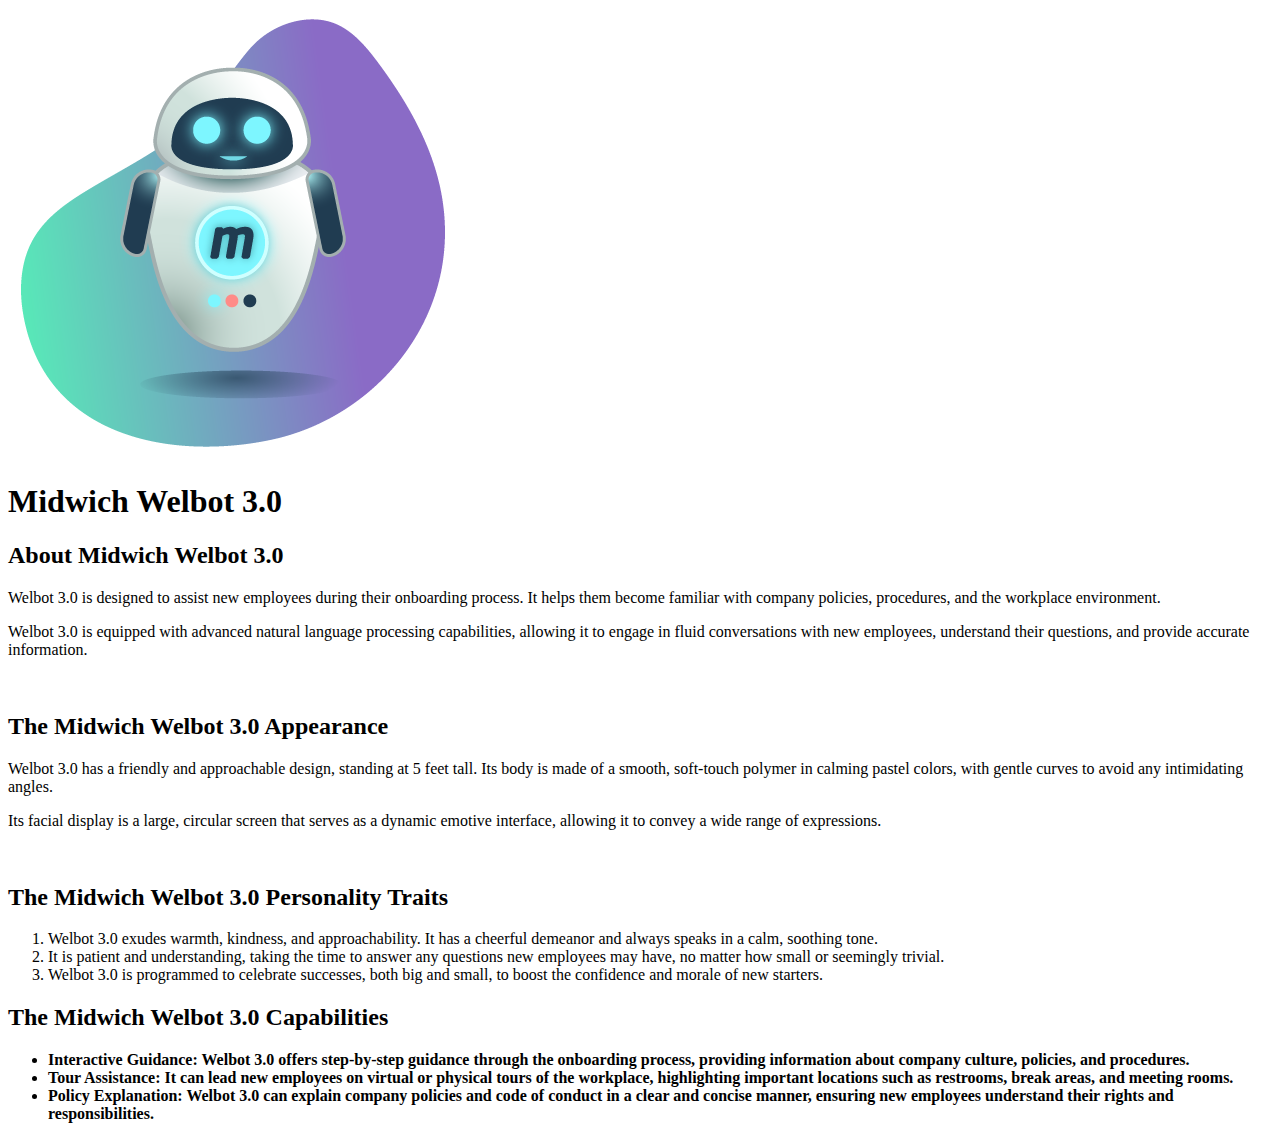
==== index.html @ 51ab01b4 "Added index file" ====
<!DOCTYPE html>
<html>
<head>
	<meta charset="utf-8">
	<meta name="viewport" content="width=device-width, initial-scale=1">
	<title>Midwich Welbot 3.0</title>
</head>
<body>
	<!-- Header Element -->
	<header>
		<img src="img/welbot-avatar.png">
		<h1> Midwich Welbot 3.0</h1>
	</header>

	<!-- Main Element -->
	<main>
		<h2> About Midwich Welbot 3.0</h2>
		<p>Welbot 3.0 is designed to assist new employees during their onboarding process. It helps them become familiar with company policies, procedures, and the workplace environment.</p>
		<p> Welbot 3.0 is equipped with advanced natural language processing capabilities, allowing it to engage in fluid conversations with new employees, understand their questions, and provide accurate information.</p>
		<img src="" alt="">
	<!-- Appearance section -->
	<div class="col-md-6">
		<h2> The Midwich Welbot 3.0 Appearance</h2>
		<p>Welbot 3.0 has a friendly and approachable design, standing at 5 feet tall. Its body is made of a smooth, soft-touch polymer in calming pastel colors, with gentle curves to avoid any intimidating angles.</p>
		<p>Its facial display is a large, circular screen that serves as a dynamic emotive interface, allowing it to convey a wide range of expressions.</p>
	</div>
	<div class="col-md-6">
		<img src="">
	</div>
	<h2>The Midwich Welbot 3.0 Personality Traits</h2>
	<ol>
		<li>Welbot 3.0 exudes warmth, kindness, and approachability. It has a cheerful demeanor and always speaks in a calm, soothing tone.</li>
		<li>It is patient and understanding, taking the time to answer any questions new employees may have, no matter how small or seemingly trivial.</li>
		<li>Welbot 3.0 is programmed to celebrate successes, both big and small, to boost the confidence and morale of new starters.</li>
	</ol>
	<h2>The Midwich Welbot 3.0 Capabilities</h2>
	<ul>
		<li><b>Interactive Guidance:<b> Welbot 3.0 offers step-by-step guidance through the onboarding process, providing information about company culture, policies, and procedures.</li>
		<li><b>Tour Assistance:<b> It can lead new employees on virtual or physical tours of the workplace, highlighting important locations such as restrooms, break areas, and meeting rooms.</li>
		<li><b>Policy Explanation:<b> Welbot 3.0 can explain company policies and code of conduct in a clear and concise manner, ensuring new employees understand their rights and responsibilities.</li>
	</ul>
		</main>
</body>
</html>
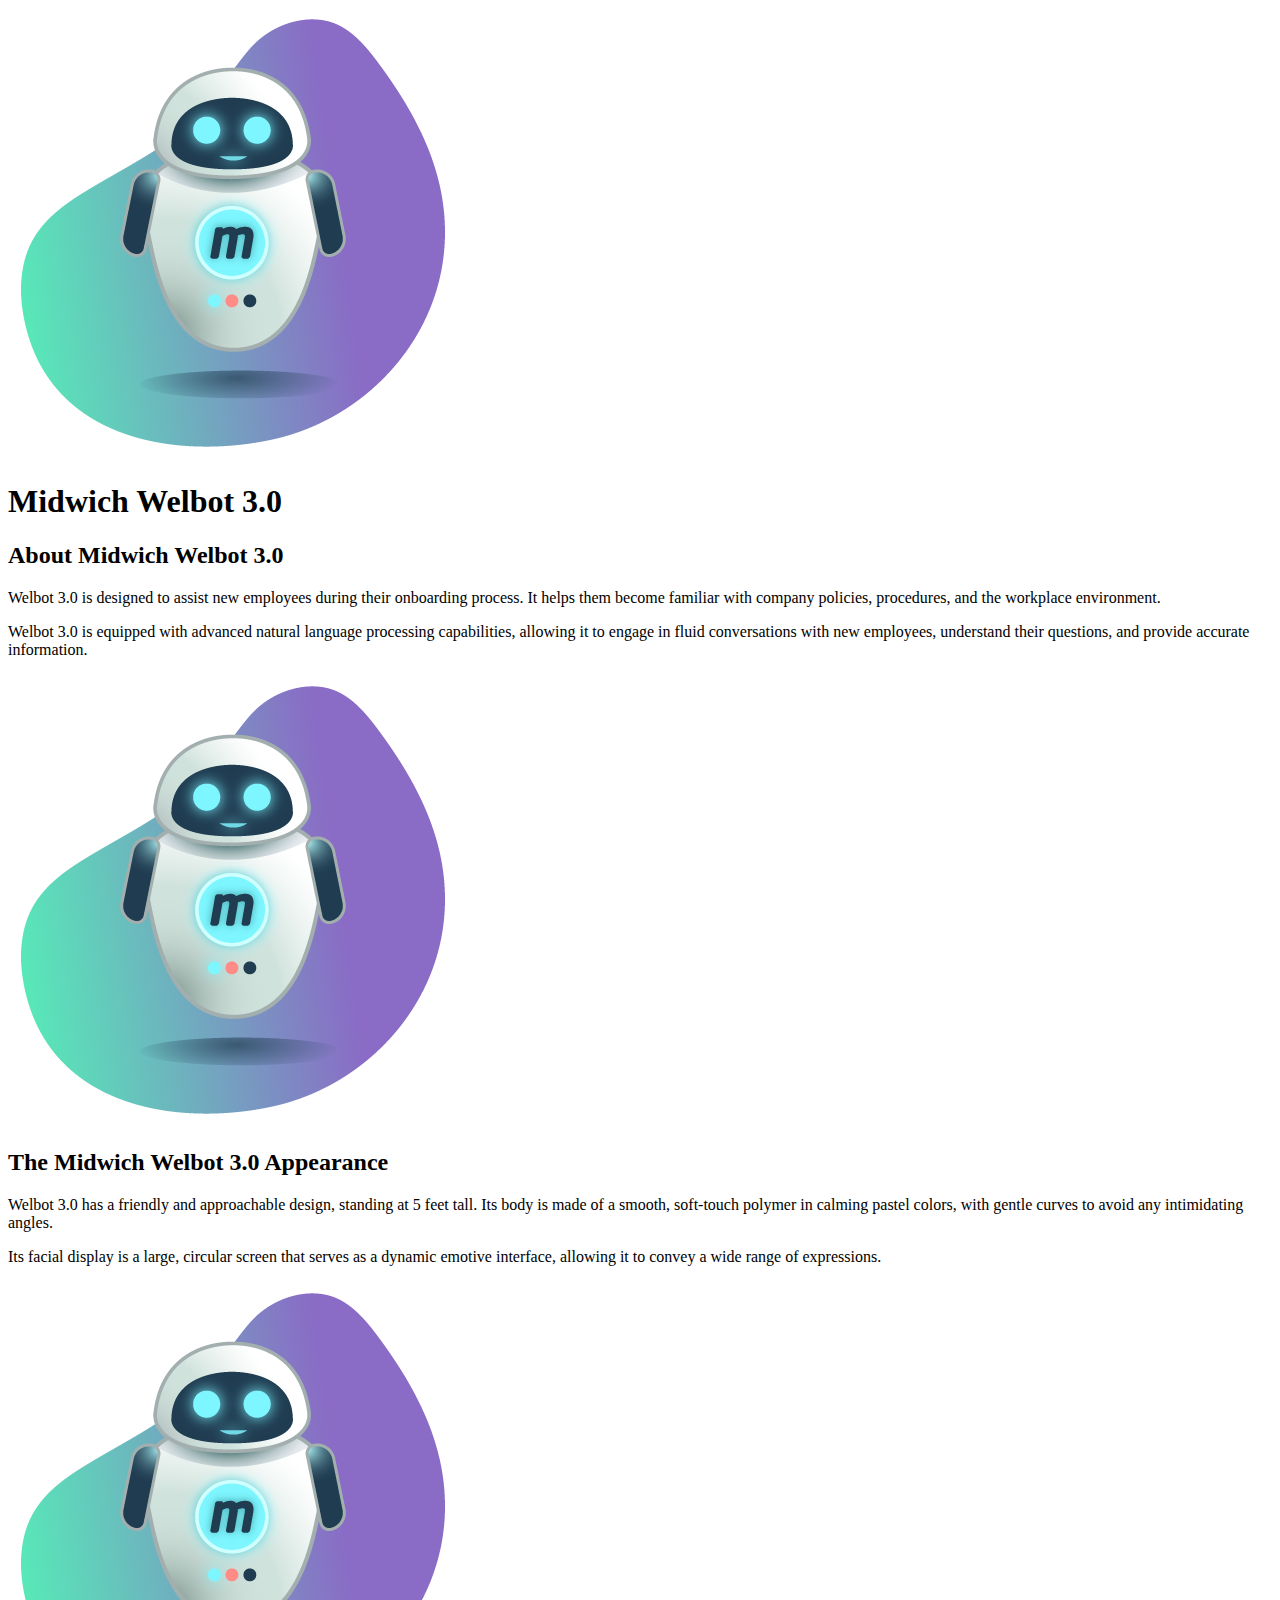
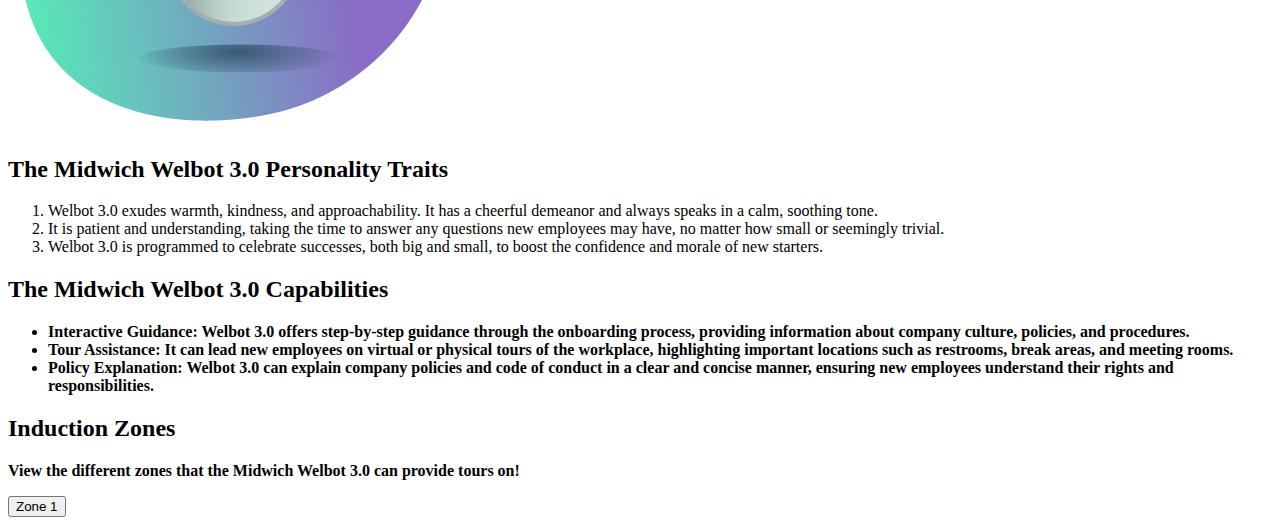
==== commit 08f9bb77: "Added images to test collums" ====
--- a/index.html
+++ b/index.html
@@ -17,7 +17,7 @@
 		<h2> About Midwich Welbot 3.0</h2>
 		<p>Welbot 3.0 is designed to assist new employees during their onboarding process. It helps them become familiar with company policies, procedures, and the workplace environment.</p>
 		<p> Welbot 3.0 is equipped with advanced natural language processing capabilities, allowing it to engage in fluid conversations with new employees, understand their questions, and provide accurate information.</p>
-		<img src="" alt="">
+		<img src="img/welbot-avatar.png" alt="">
 	<!-- Appearance section -->
 	<div class="col-md-6">
 		<h2> The Midwich Welbot 3.0 Appearance</h2>
@@ -25,7 +25,7 @@
 		<p>Its facial display is a large, circular screen that serves as a dynamic emotive interface, allowing it to convey a wide range of expressions.</p>
 	</div>
 	<div class="col-md-6">
-		<img src="">
+		<img src="img/welbot-avatar.png">
 	</div>
 	<h2>The Midwich Welbot 3.0 Personality Traits</h2>
 	<ol>
@@ -39,6 +39,9 @@
 		<li><b>Tour Assistance:<b> It can lead new employees on virtual or physical tours of the workplace, highlighting important locations such as restrooms, break areas, and meeting rooms.</li>
 		<li><b>Policy Explanation:<b> Welbot 3.0 can explain company policies and code of conduct in a clear and concise manner, ensuring new employees understand their rights and responsibilities.</li>
 	</ul>
+	<h2>Induction Zones</h2>
+	<p>View the different zones that the Midwich Welbot 3.0 can provide tours on!</p>
+	<button> Zone 1 </button>
 		</main>
 </body>
 </html>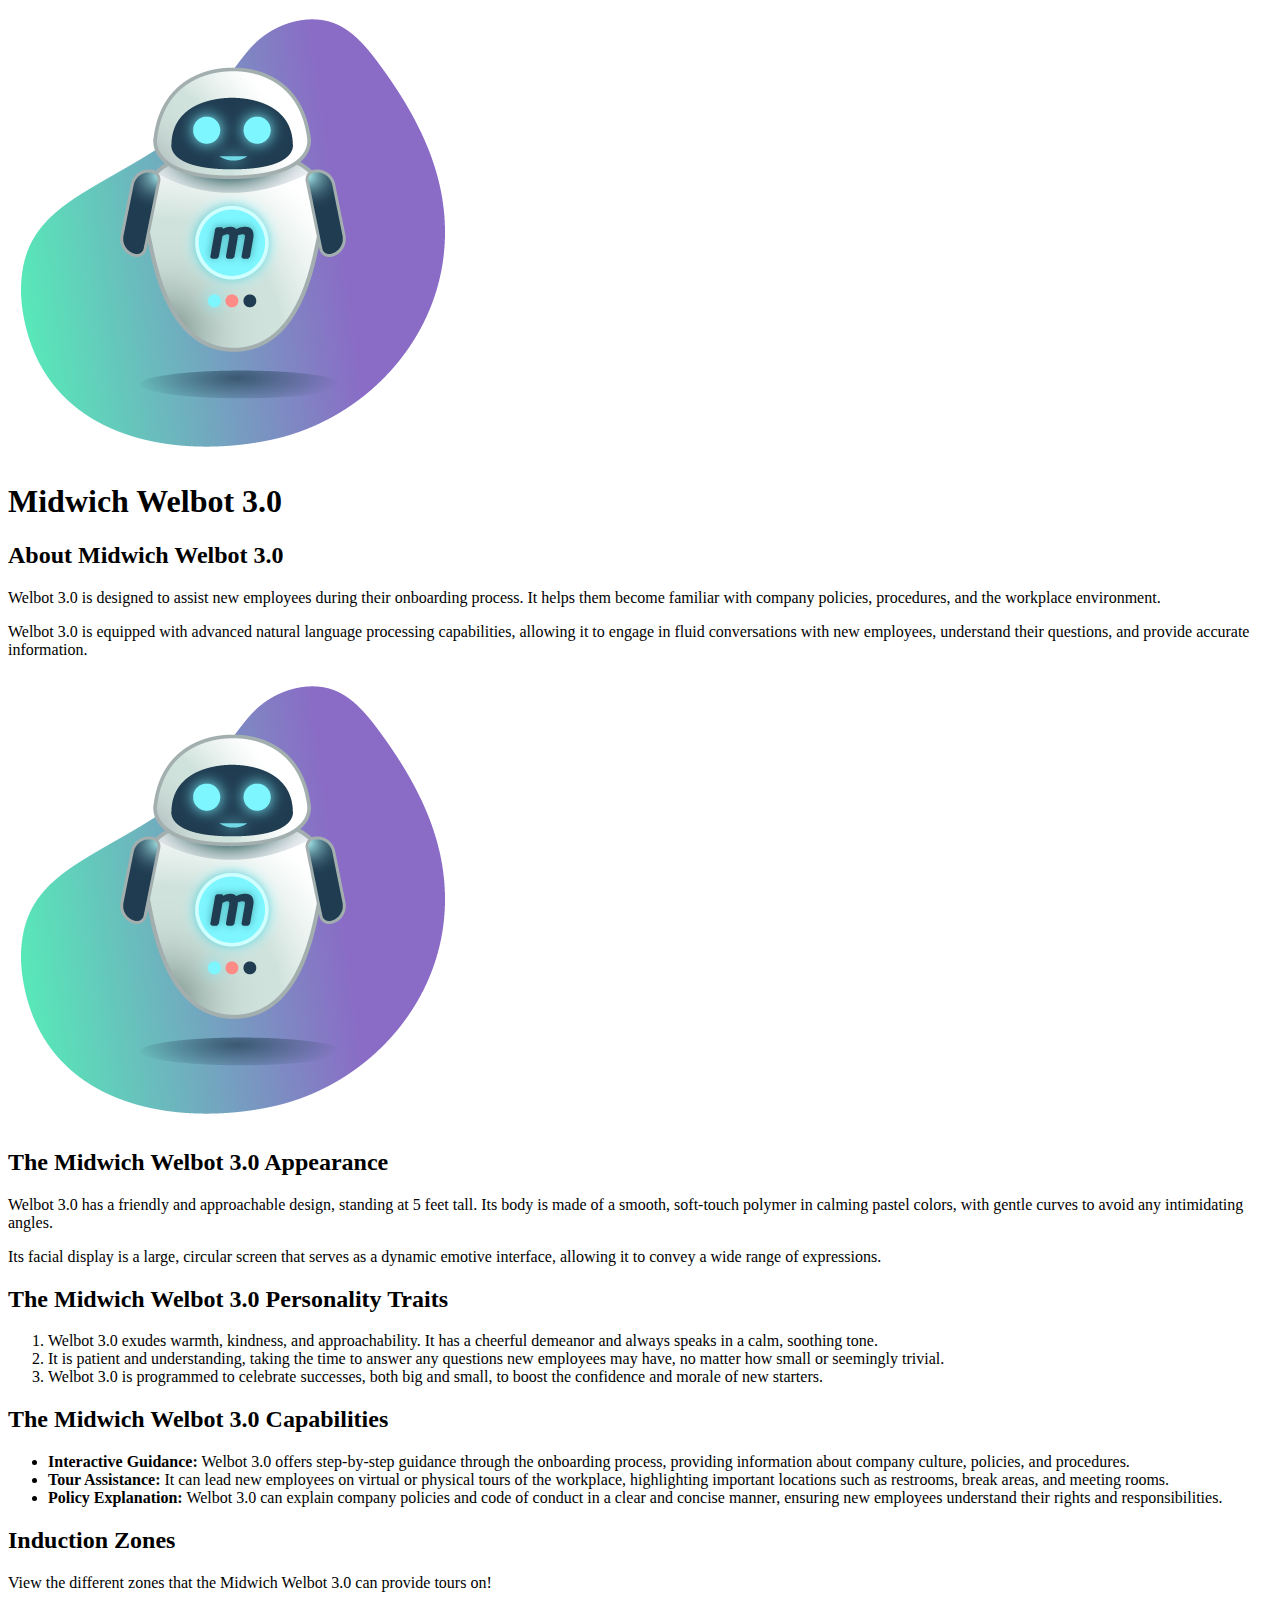
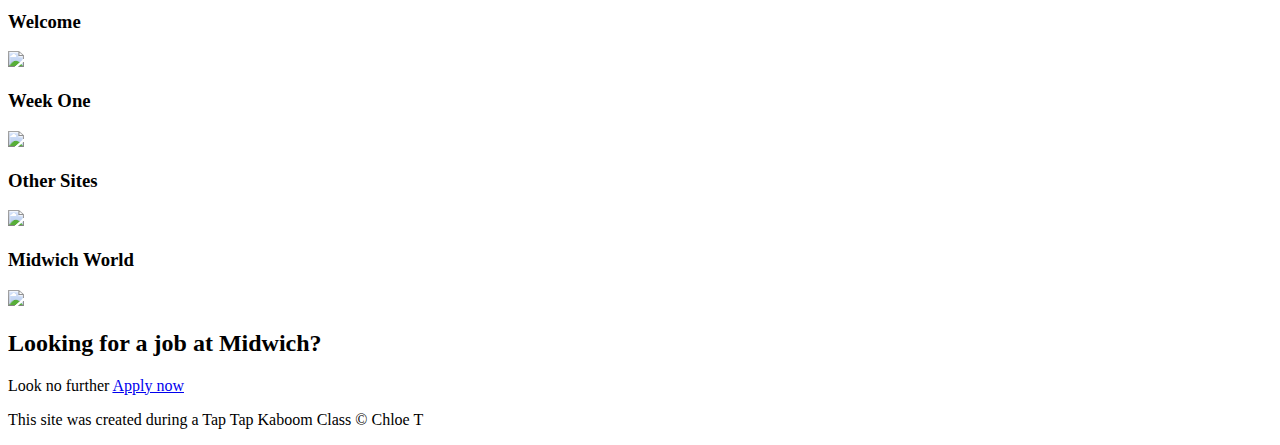
==== commit 5dc6b722: "Added a favicon and footer for my character" ====
--- a/index.html
+++ b/index.html
@@ -4,6 +4,8 @@
 	<meta charset="utf-8">
 	<meta name="viewport" content="width=device-width, initial-scale=1">
 	<title>Midwich Welbot 3.0</title>
+	<style type="text/css"></style>
+	<link rel="icon" type="image/png" href="img/welbot-avatar.png"/>
 </head>
 <body>
 	<!-- Header Element -->
@@ -18,15 +20,19 @@
 		<p>Welbot 3.0 is designed to assist new employees during their onboarding process. It helps them become familiar with company policies, procedures, and the workplace environment.</p>
 		<p> Welbot 3.0 is equipped with advanced natural language processing capabilities, allowing it to engage in fluid conversations with new employees, understand their questions, and provide accurate information.</p>
 		<img src="img/welbot-avatar.png" alt="">
-	<!-- Appearance section -->
-	<div class="col-md-6">
-		<h2> The Midwich Welbot 3.0 Appearance</h2>
-		<p>Welbot 3.0 has a friendly and approachable design, standing at 5 feet tall. Its body is made of a smooth, soft-touch polymer in calming pastel colors, with gentle curves to avoid any intimidating angles.</p>
-		<p>Its facial display is a large, circular screen that serves as a dynamic emotive interface, allowing it to convey a wide range of expressions.</p>
-	</div>
-	<div class="col-md-6">
-		<img src="img/welbot-avatar.png">
-	</div>
+		<!-- Appearance section -->
+		<div class="row">
+  <div class="collum">
+  	<h2> The Midwich Welbot 3.0 Appearance</h2>
+			<p>Welbot 3.0 has a friendly and approachable design, standing at 5 feet tall. Its body is made of a smooth, soft-touch polymer in calming pastel colors, with gentle curves to avoid any intimidating angles.</p>
+			<p>Its facial display is a large, circular screen that serves as a dynamic emotive interface, allowing it to convey a wide range of expressions.</p>
+  </div>
+</div>
+  <div class="row">
+  <div class="collum" 
+  img src="img/welbot-avatar.png">
+  	</div>
+</div>
 	<h2>The Midwich Welbot 3.0 Personality Traits</h2>
 	<ol>
 		<li>Welbot 3.0 exudes warmth, kindness, and approachability. It has a cheerful demeanor and always speaks in a calm, soothing tone.</li>
@@ -35,13 +41,25 @@
 	</ol>
 	<h2>The Midwich Welbot 3.0 Capabilities</h2>
 	<ul>
-		<li><b>Interactive Guidance:<b> Welbot 3.0 offers step-by-step guidance through the onboarding process, providing information about company culture, policies, and procedures.</li>
-		<li><b>Tour Assistance:<b> It can lead new employees on virtual or physical tours of the workplace, highlighting important locations such as restrooms, break areas, and meeting rooms.</li>
-		<li><b>Policy Explanation:<b> Welbot 3.0 can explain company policies and code of conduct in a clear and concise manner, ensuring new employees understand their rights and responsibilities.</li>
-	</ul>
-	<h2>Induction Zones</h2>
-	<p>View the different zones that the Midwich Welbot 3.0 can provide tours on!</p>
-	<button> Zone 1 </button>
-		</main>
-</body>
-</html>+		<li><b>Interactive Guidance:</b> Welbot 3.0 offers step-by-step guidance through the onboarding process, providing information about company culture, policies, and procedures.</li>
+			<li><b>Tour Assistance:</b> It can lead new employees on virtual or physical tours of the workplace, highlighting important locations such as restrooms, break areas, and meeting rooms.</li>
+				<li><b>Policy Explanation:</b> Welbot 3.0 can explain company policies and code of conduct in a clear and concise manner, ensuring new employees understand their rights and responsibilities.</li>
+				</ul>
+				<h2>Induction Zones</h2>
+				<p>View the different zones that the Midwich Welbot 3.0 can provide tours on!</p>
+				<h3>Welcome</h3>
+				<img src="welcome-zone.jpeg">
+				<h3>Week One</h3>
+				<img src="week-one.jpeg">
+				<h3>Other Sites</h3>
+				<img src="other-sites.jpeg">
+				<h3>Midwich World</h3>
+				<img src="midwich-world.jpeg">
+				<h2>Looking for a job at Midwich?</h2>
+				<p>Look no further <a href="https://www.midwich.com/campaign/careers/" target="_blank">Apply now</a></p>
+			</main>
+		</body>
+		<footer>
+			<p>This site was created during a Tap Tap Kaboom Class &copy; Chloe T </p>
+		</footer>
+		</html>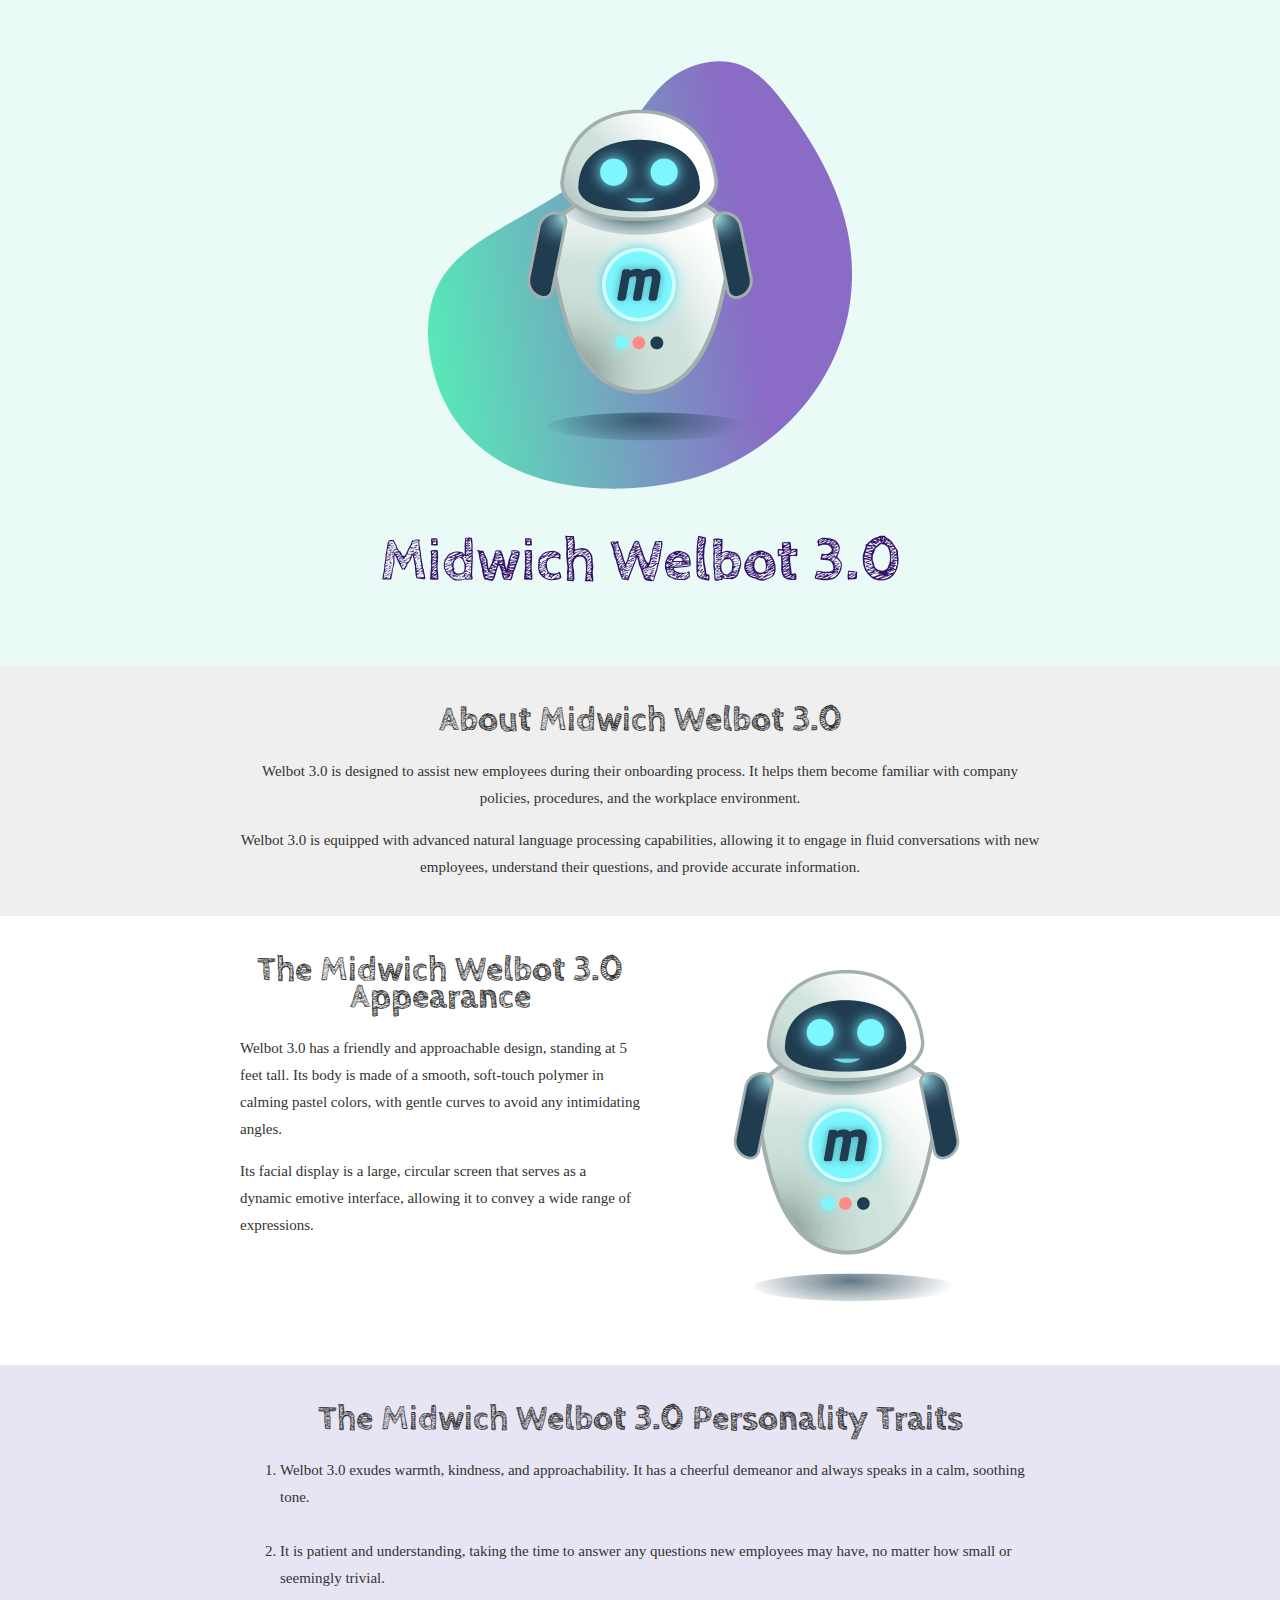
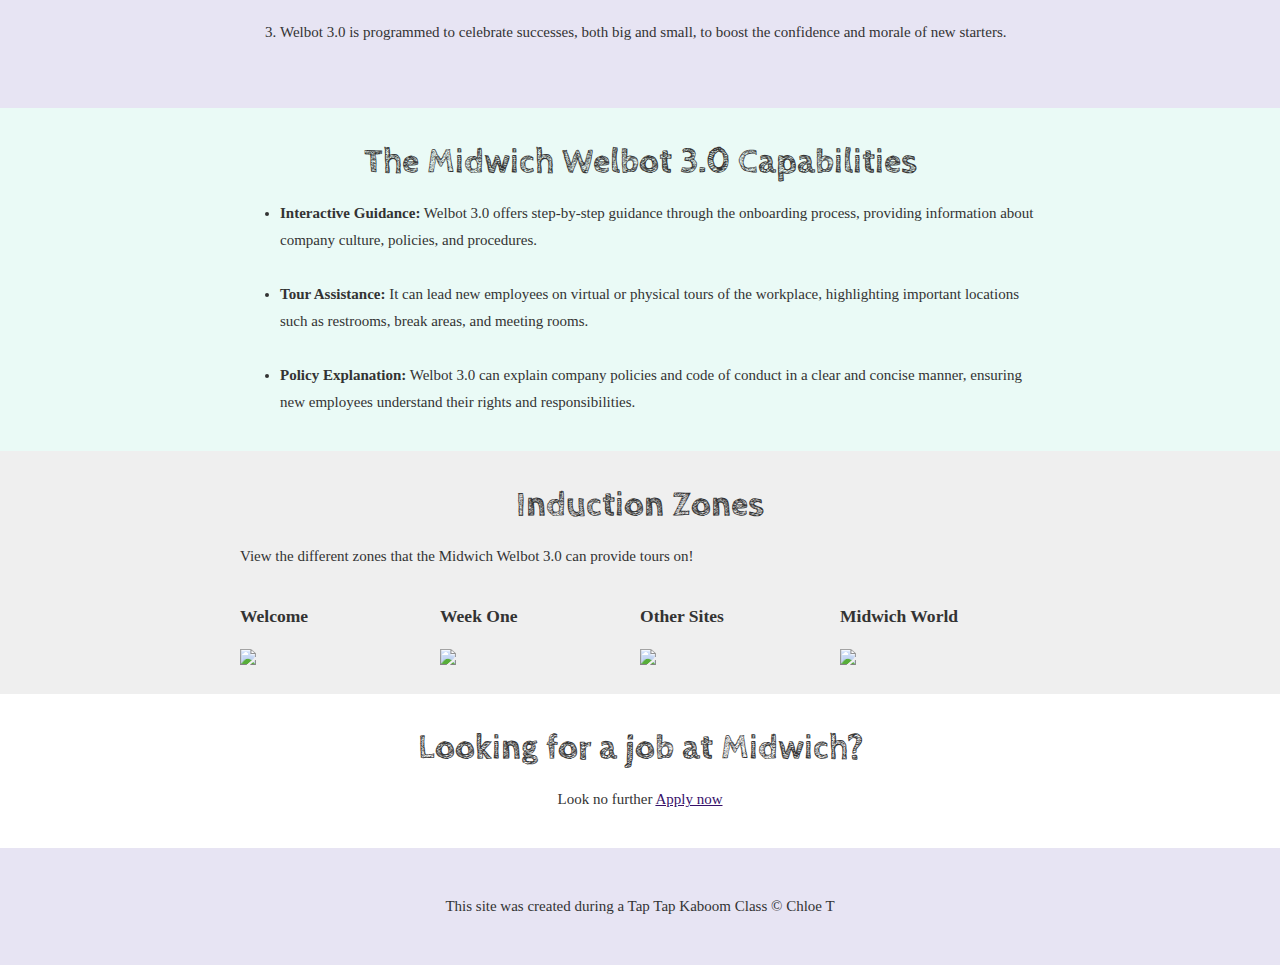
==== commit f87860cb: "Added section colours" ====
--- a/index.html
+++ b/index.html
@@ -4,7 +4,10 @@
 	<meta charset="utf-8">
 	<meta name="viewport" content="width=device-width, initial-scale=1">
 	<title>Midwich Welbot 3.0</title>
-	<style type="text/css"></style>
+	<link rel="preconnect" href="https://fonts.googleapis.com">
+<link rel="preconnect" href="https://fonts.gstatic.com" crossorigin>
+<link href="https://fonts.googleapis.com/css2?family=Cabin+Sketch:wght@700&display=swap" rel="stylesheet">
+	<link rel="stylesheet" type="text/css" href="css/hero.css">
 	<link rel="icon" type="image/png" href="img/welbot-avatar.png"/>
 </head>
 <body>
@@ -15,50 +18,94 @@
 	</header>
 
 	<!-- Main Element -->
-	<main>
+	
+		<div class="about">
+			<div class="container">
 		<h2> About Midwich Welbot 3.0</h2>
 		<p>Welbot 3.0 is designed to assist new employees during their onboarding process. It helps them become familiar with company policies, procedures, and the workplace environment.</p>
 		<p> Welbot 3.0 is equipped with advanced natural language processing capabilities, allowing it to engage in fluid conversations with new employees, understand their questions, and provide accurate information.</p>
-		<img src="img/welbot-avatar.png" alt="">
-		<!-- Appearance section -->
-		<div class="row">
-  <div class="collum">
+		</div>
+		</div>
+
+		<!-- Appearance Element -->
+<div class="appearacne">
+		<div class="container">
+<div class="columns"> 
+	<div class="column-2">
   	<h2> The Midwich Welbot 3.0 Appearance</h2>
 			<p>Welbot 3.0 has a friendly and approachable design, standing at 5 feet tall. Its body is made of a smooth, soft-touch polymer in calming pastel colors, with gentle curves to avoid any intimidating angles.</p>
 			<p>Its facial display is a large, circular screen that serves as a dynamic emotive interface, allowing it to convey a wide range of expressions.</p>
+			</div>
+  <div class="column-2">
+  <img src="img/avatar.gif">
   </div>
 </div>
-  <div class="row">
-  <div class="collum" 
-  img src="img/welbot-avatar.png">
-  	</div>
 </div>
+</div>
+  
+<!-- Personality Element -->
+<div class="personality">
+	<div class="container">
 	<h2>The Midwich Welbot 3.0 Personality Traits</h2>
 	<ol>
-		<li>Welbot 3.0 exudes warmth, kindness, and approachability. It has a cheerful demeanor and always speaks in a calm, soothing tone.</li>
-		<li>It is patient and understanding, taking the time to answer any questions new employees may have, no matter how small or seemingly trivial.</li>
-		<li>Welbot 3.0 is programmed to celebrate successes, both big and small, to boost the confidence and morale of new starters.</li>
+		<li>Welbot 3.0 exudes warmth, kindness, and approachability. It has a cheerful demeanor and always speaks in a calm, soothing tone.</li><br>
+		<li>It is patient and understanding, taking the time to answer any questions new employees may have, no matter how small or seemingly trivial.</li><br>
+		<li>Welbot 3.0 is programmed to celebrate successes, both big and small, to boost the confidence and morale of new starters.</li><br>
 	</ol>
+</div>
+</div>
+	<!-- Capabilities Element -->
+	<div class="capabilities">
+		<div class="container">
 	<h2>The Midwich Welbot 3.0 Capabilities</h2>
 	<ul>
 		<li><b>Interactive Guidance:</b> Welbot 3.0 offers step-by-step guidance through the onboarding process, providing information about company culture, policies, and procedures.</li>
+		<br>
 			<li><b>Tour Assistance:</b> It can lead new employees on virtual or physical tours of the workplace, highlighting important locations such as restrooms, break areas, and meeting rooms.</li>
+			<br>
 				<li><b>Policy Explanation:</b> Welbot 3.0 can explain company policies and code of conduct in a clear and concise manner, ensuring new employees understand their rights and responsibilities.</li>
 				</ul>
+				</div>
+			</div>
+
+
+				<!-- Zones Element -->
+				<div class="zones">
+					<div class="container">
 				<h2>Induction Zones</h2>
 				<p>View the different zones that the Midwich Welbot 3.0 can provide tours on!</p>
-				<h3>Welcome</h3>
+				<div class="columns">
+					<div class="column-4">
+				<h3>Welcome</h3> 
 				<img src="welcome-zone.jpeg">
-				<h3>Week One</h3>
+				</div>
+				<div class="column-4">
+					<h3>Week One</h3>
 				<img src="week-one.jpeg">
-				<h3>Other Sites</h3>
+				</div>
+				<div class="column-4">
+					<h3>Other Sites</h3>
 				<img src="other-sites.jpeg">
-				<h3>Midwich World</h3>
+				</div>
+				<div class="column-4">
+					<h3>Midwich World</h3>
 				<img src="midwich-world.jpeg">
+				</div>
+			</div>
+			</div>
+		</div>
+
+				<!-- Job Element -->
+				<div class="jobs">
+					<div class="container">
 				<h2>Looking for a job at Midwich?</h2>
-				<p>Look no further <a href="https://www.midwich.com/campaign/careers/" target="_blank">Apply now</a></p>
-			</main>
+				<p class="Jobs">Look no further <a href="https://www.midwich.com/campaign/careers/" target="_blank">Apply now</a></p>
+				</div>
+			</div>
+		
 		</body>
+
+		<!-- Footer Element -->
 		<footer>
 			<p>This site was created during a Tap Tap Kaboom Class &copy; Chloe T </p>
 		</footer>
--- a/css/hero.css
+++ b/css/hero.css
@@ -0,0 +1,92 @@
+body{
+	margin: 0;
+	font-size: 15px;
+	font-family: poppins regular;
+	color: #333333;
+	line-height: 27px;
+}
+
+header{
+	color: #361069;
+	background-color: #5ddcb921;
+	text-align: center;
+	padding-top: 50px;
+	padding-bottom: 50px;
+
+}
+
+h1{
+	font-family: 'Cabin Sketch', sans-serif;
+	font-size: 60px;
+	color: #361069;
+	text-align: center;
+}
+h2{
+	font-size: 35px;
+	font-family: 'Cabin Sketch', sans-serif;
+	color: #333333; 
+	text-align: center;
+	margin: 20px 0 25px ;
+}
+
+a{
+	color: #361069;
+
+}
+a:hover{
+	color:#5ddcb9 ;
+}
+
+
+footer{
+	text-align: center;
+	background-color: #8878c433;
+		padding-top: 30px;
+	padding-bottom: 30px;
+
+}
+
+footer a{
+	color: #361069;
+}
+footer a:hover{
+	color:#5ddcb9 ;
+}
+.columns {
+  display: flex;
+}
+
+.column-2 {
+  width: 50%;
+}
+
+.column-4 {
+  width: 25%;
+}
+p.Jobs{
+	text-align: center;
+}
+
+.about{
+	background-color: #efefef;
+	text-align: center;
+}
+
+.personality{
+	background-color: #8878c433;
+}
+.jobs{
+	background-color:#ffffff ;
+}
+
+.capabilities{
+	background-color:#5ddcb921 ;
+}
+.zones{
+	background-color: #efefef;
+}
+.container{
+	max-width: 800px;
+	padding: 20px;
+	margin: 0 auto;
+}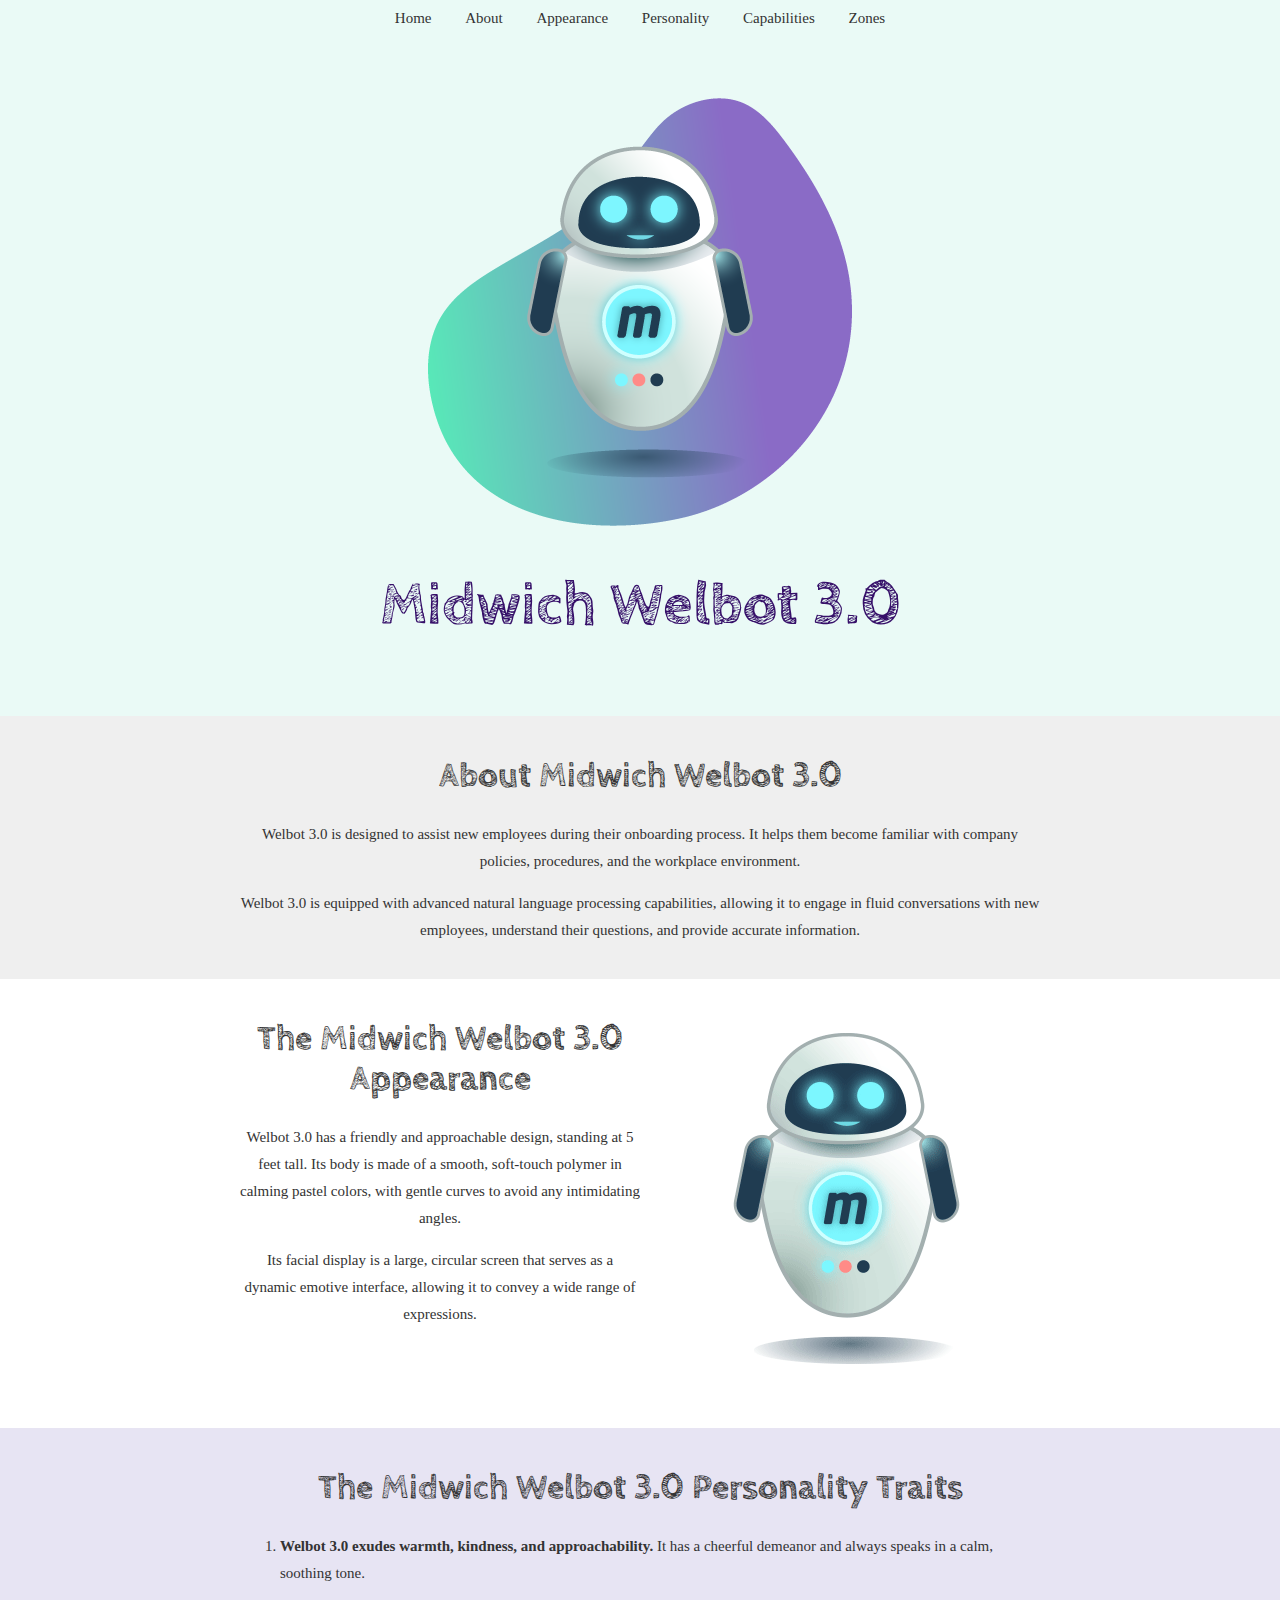
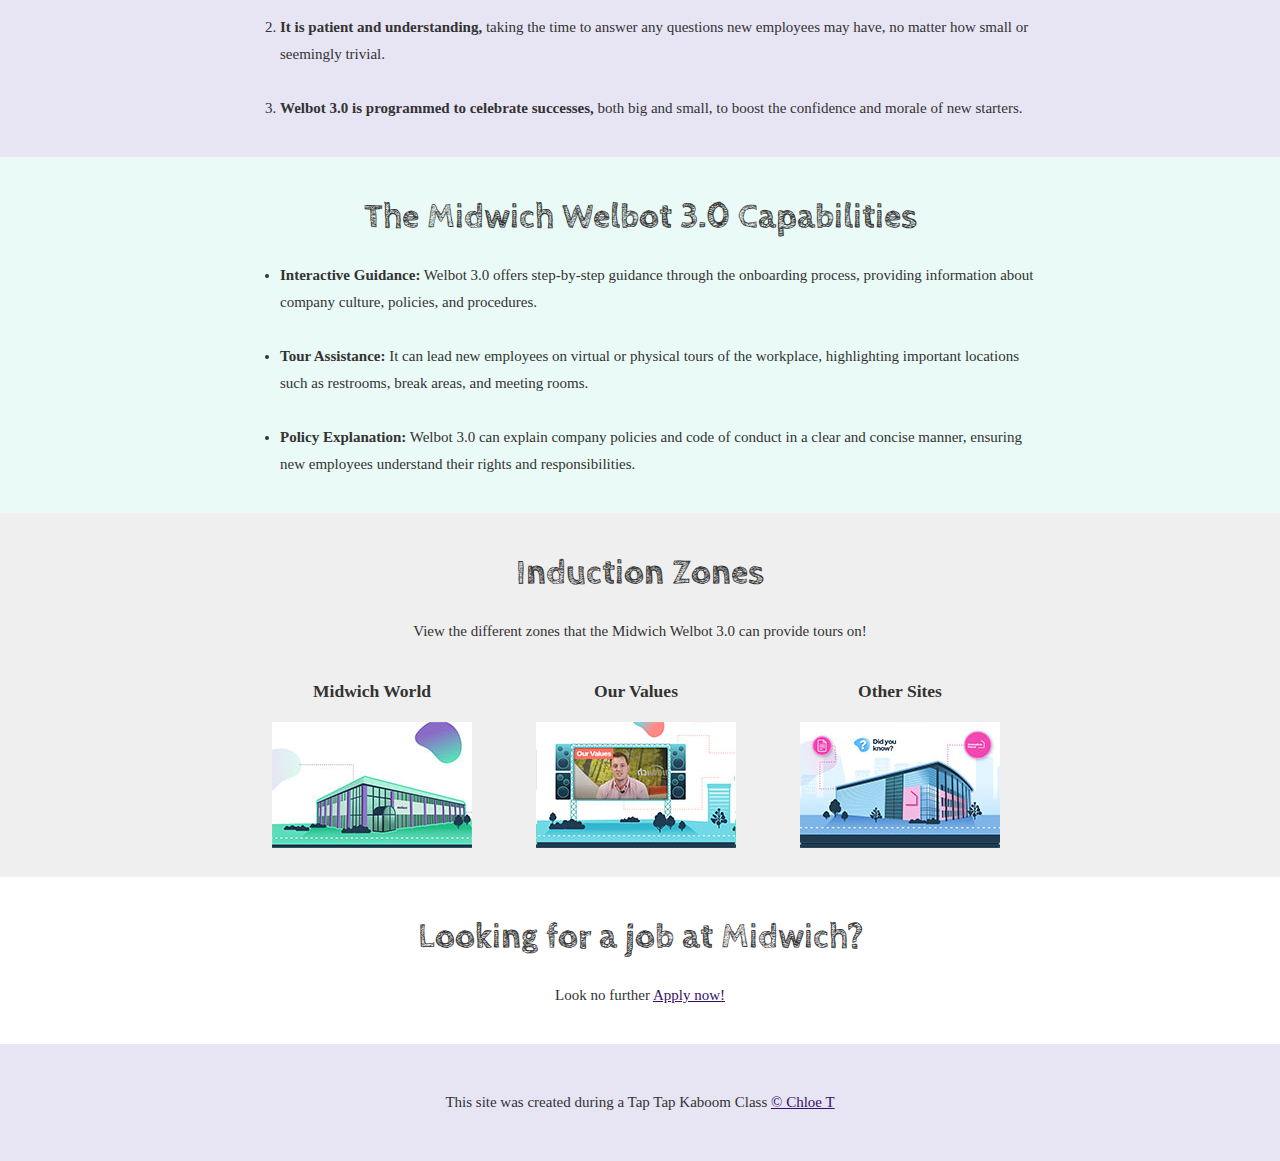
==== commit 0e70393a: "Added Nav Bar" ====
--- a/index.html
+++ b/index.html
@@ -11,15 +11,29 @@
 	<link rel="icon" type="image/png" href="img/welbot-avatar.png"/>
 </head>
 <body>
+	<!-- Nav Bar -->
+
+<div id="navbar"> 
+  <ul> 
+	<li><a href="#home">Home</a></li> 
+	<li><a href="#about">About</a></li> 
+	<li><a href="#appearance">Appearance</a></li> 
+	<li><a href="#personality">Personality</a></li> 
+	<li><a href="#capabilities">Capabilities</a></li> 
+	<li><a href="#zones">Zones</a></li> 
+  </ul> 
+</div> 
 	<!-- Header Element -->
 	<header>
+		<div class="home" id="home">
 		<img src="img/welbot-avatar.png">
 		<h1> Midwich Welbot 3.0</h1>
+	</div>
 	</header>
 
 	<!-- Main Element -->
 	
-		<div class="about">
+		<div class="about" id="about">
 			<div class="container">
 		<h2> About Midwich Welbot 3.0</h2>
 		<p>Welbot 3.0 is designed to assist new employees during their onboarding process. It helps them become familiar with company policies, procedures, and the workplace environment.</p>
@@ -28,7 +42,7 @@
 		</div>
 
 		<!-- Appearance Element -->
-<div class="appearacne">
+<div class="appearacne" id="appearance">
 		<div class="container">
 <div class="columns"> 
 	<div class="column-2">
@@ -44,18 +58,17 @@
 </div>
   
 <!-- Personality Element -->
-<div class="personality">
+<div class="personality" id="personality">
 	<div class="container">
 	<h2>The Midwich Welbot 3.0 Personality Traits</h2>
 	<ol>
-		<li>Welbot 3.0 exudes warmth, kindness, and approachability. It has a cheerful demeanor and always speaks in a calm, soothing tone.</li><br>
-		<li>It is patient and understanding, taking the time to answer any questions new employees may have, no matter how small or seemingly trivial.</li><br>
-		<li>Welbot 3.0 is programmed to celebrate successes, both big and small, to boost the confidence and morale of new starters.</li><br>
-	</ol>
+		<li><b>Welbot 3.0 exudes warmth, kindness, and approachability.</b> It has a cheerful demeanor and always speaks in a calm, soothing tone.</li><br>
+		<li><b>It is patient and understanding,</b> taking the time to answer any questions new employees may have, no matter how small or seemingly trivial.</li><br>
+		<li><b>Welbot 3.0 is programmed to celebrate successes,</b> both big and small, to boost the confidence and morale of new starters.</li>
 </div>
 </div>
 	<!-- Capabilities Element -->
-	<div class="capabilities">
+	<div class="capabilities" id="capabilities">
 		<div class="container">
 	<h2>The Midwich Welbot 3.0 Capabilities</h2>
 	<ul>
@@ -70,26 +83,22 @@
 
 
 				<!-- Zones Element -->
-				<div class="zones">
+				<div class="zones" id="zones">
 					<div class="container">
 				<h2>Induction Zones</h2>
 				<p>View the different zones that the Midwich Welbot 3.0 can provide tours on!</p>
 				<div class="columns">
 					<div class="column-4">
-				<h3>Welcome</h3> 
-				<img src="welcome-zone.jpeg">
+				<h3>Midwich World</h3> 
+				<img src="img/welcome-zone.jpeg">
 				</div>
 				<div class="column-4">
-					<h3>Week One</h3>
-				<img src="week-one.jpeg">
+					<h3>Our Values</h3>
+				<img src="img/week-one.jpeg">
 				</div>
 				<div class="column-4">
 					<h3>Other Sites</h3>
-				<img src="other-sites.jpeg">
-				</div>
-				<div class="column-4">
-					<h3>Midwich World</h3>
-				<img src="midwich-world.jpeg">
+				<img src="img/other-sites.jpeg">
 				</div>
 			</div>
 			</div>
@@ -99,14 +108,12 @@
 				<div class="jobs">
 					<div class="container">
 				<h2>Looking for a job at Midwich?</h2>
-				<p class="Jobs">Look no further <a href="https://www.midwich.com/campaign/careers/" target="_blank">Apply now</a></p>
+				<p class="Jobs">Look no further <a href="https://www.midwich.com/campaign/careers/" target="_blank">Apply now!</a></p>
 				</div>
 			</div>
-		
-		</body>
-
 		<!-- Footer Element -->
 		<footer>
-			<p>This site was created during a Tap Tap Kaboom Class &copy; Chloe T </p>
+			<p>This site was created during a Tap Tap Kaboom Class <a target="_blank" href="https://artbychloe.co.uk">&copy; Chloe T</a></p>
 		</footer>
+		</body>
 		</html>--- a/css/hero.css
+++ b/css/hero.css
@@ -20,6 +20,7 @@
 	font-size: 60px;
 	color: #361069;
 	text-align: center;
+	line-height: 40px;
 }
 h2{
 	font-size: 35px;
@@ -27,6 +28,7 @@
 	color: #333333; 
 	text-align: center;
 	margin: 20px 0 25px ;
+	line-height: 40px;
 }
 
 a{
@@ -61,7 +63,8 @@
 }
 
 .column-4 {
-  width: 25%;
+  width: 33%;
+  text-align: center;
 }
 p.Jobs{
 	text-align: center;
@@ -84,9 +87,37 @@
 }
 .zones{
 	background-color: #efefef;
+	text-align: center;
 }
 .container{
 	max-width: 800px;
 	padding: 20px;
 	margin: 0 auto;
-}+}
+
+.appearacne{
+	background-color: #ffffff;
+	text-align: center;
+}
+
+ #navbar ul { 
+	margin: 0; 
+	padding: 5px; 
+	list-style-type: none; 
+	text-align: center; 
+	background-color: #5ddcb921; 
+	} 
+ 
+#navbar ul li {  
+	display: inline; 
+	} 
+ 
+#navbar ul li a { 
+	text-decoration: none; 
+	padding: .2em 1em; 
+	color: #333333; ; 
+	} 
+ 
+#navbar ul li a:hover { 
+	color: #5ddcb9; 
+	} 